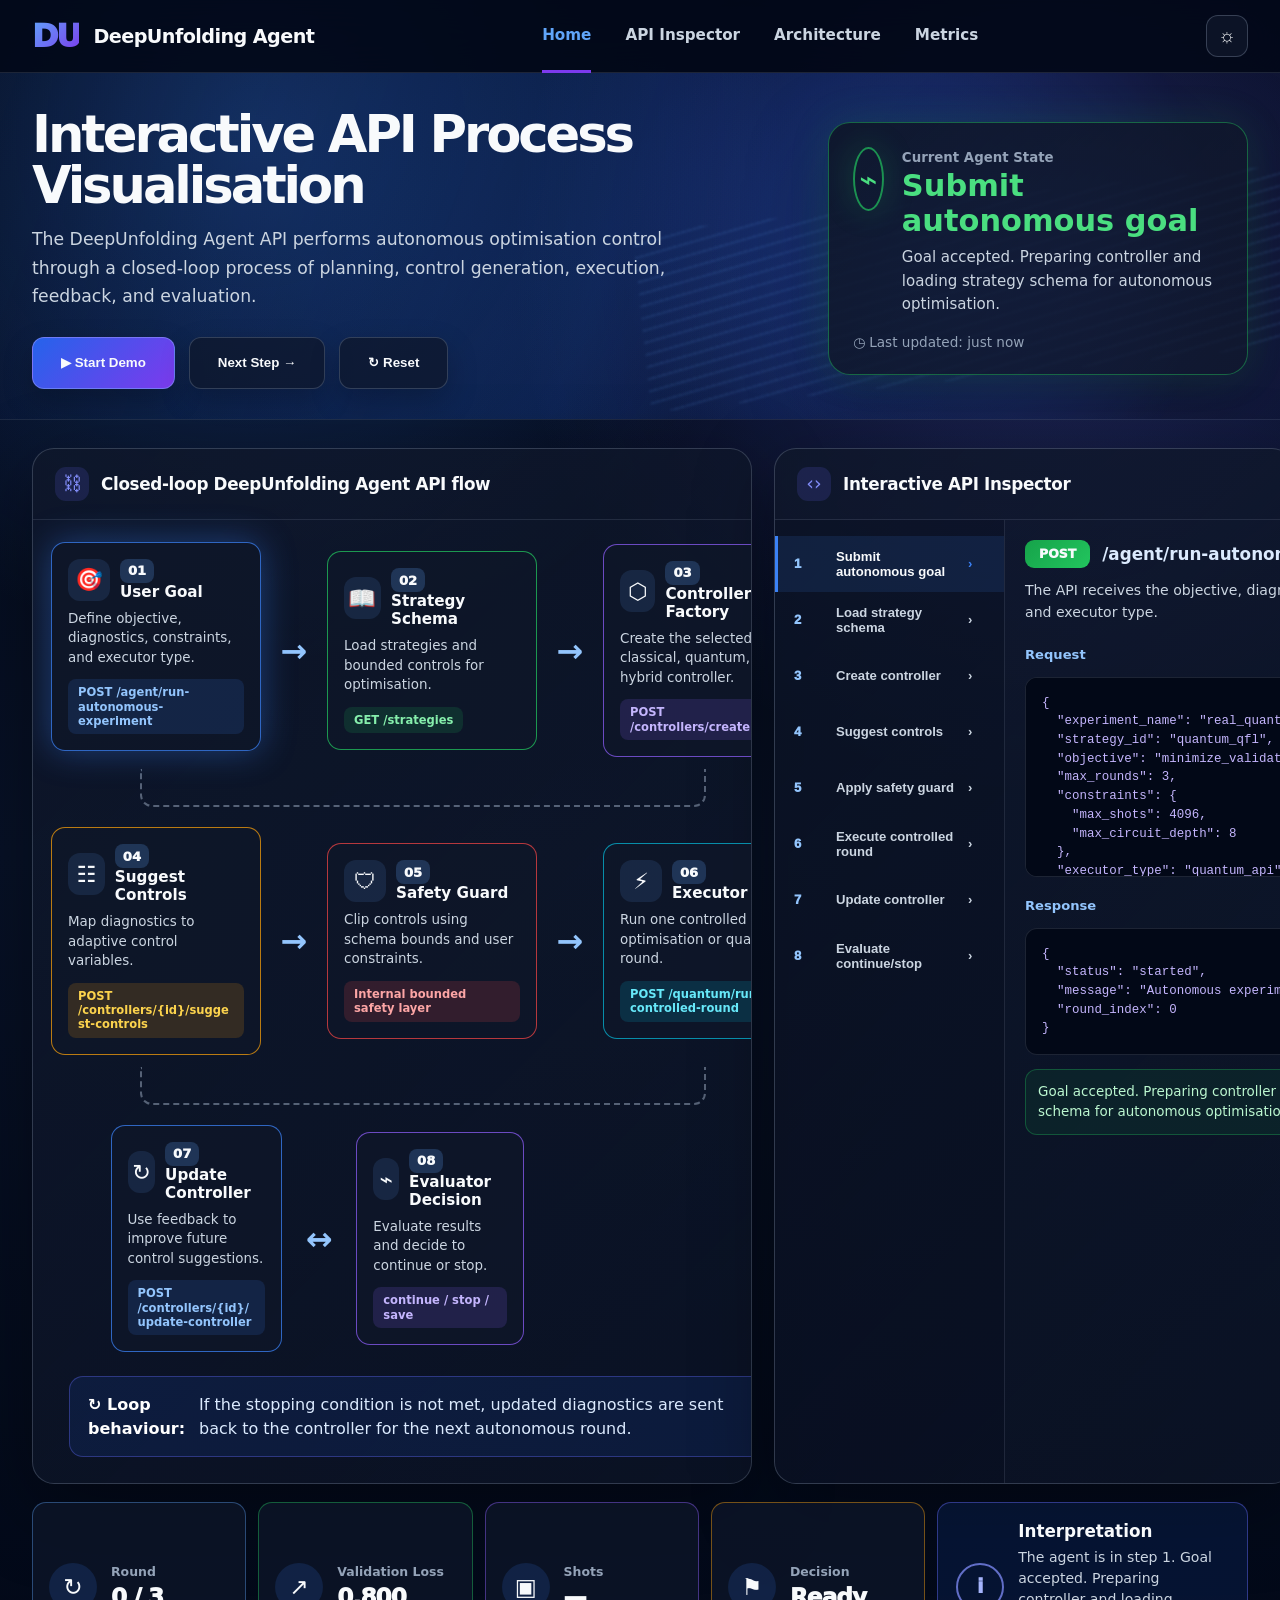
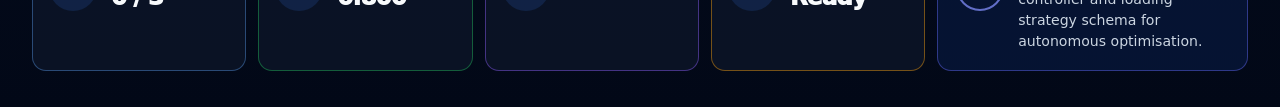
==== demo.html @ 0a739669 "Refactor CSS grid and panel styles in demo.html" ====
<!DOCTYPE html>
<html lang="en">
<head>
  <meta charset="UTF-8" />
  <meta name="viewport" content="width=device-width, initial-scale=1.0" />
  <title>DeepUnfolding Agent | Interactive API Demo</title>

  <style>
    :root {
      --bg: #020817;
      --panel: rgba(15, 23, 42, 0.82);
      --panel-2: rgba(15, 23, 42, 0.62);
      --border: rgba(148, 163, 184, 0.28);
      --text: #f8fafc;
      --muted: #cbd5e1;
      --muted-2: #94a3b8;
      --blue: #3b82f6;
      --indigo: #6366f1;
      --purple: #8b5cf6;
      --green: #22c55e;
      --cyan: #06b6d4;
      --amber: #f59e0b;
      --red: #ef4444;
      --shadow: 0 24px 80px rgba(0, 0, 0, 0.35);
      --radius: 22px;
    }

    * {
      box-sizing: border-box;
    }

    html {
      scroll-behavior: smooth;
    }

    body {
      margin: 0;
      font-family: Inter, ui-sans-serif, system-ui, -apple-system, BlinkMacSystemFont, "Segoe UI", sans-serif;
      color: var(--text);
      background:
        radial-gradient(circle at 20% 8%, rgba(59, 130, 246, 0.28), transparent 28%),
        radial-gradient(circle at 82% 15%, rgba(99, 102, 241, 0.28), transparent 30%),
        linear-gradient(180deg, #020817 0%, #071126 50%, #020817 100%);
      min-height: 100vh;
    }

    a {
      color: inherit;
      text-decoration: none;
    }

    .container {
      width: min(1440px, calc(100% - 64px));
      margin: 0 auto;
    }

    .site-header {
      position: sticky;
      top: 0;
      z-index: 50;
      border-bottom: 1px solid rgba(148, 163, 184, 0.18);
      background: rgba(2, 8, 23, 0.86);
      backdrop-filter: blur(18px);
    }

    .nav {
      height: 72px;
      display: flex;
      align-items: center;
      justify-content: space-between;
    }

    .brand {
      display: flex;
      align-items: center;
      gap: 14px;
      font-weight: 900;
      letter-spacing: -0.03em;
      font-size: 1.2rem;
    }

    .brand-mark {
      font-size: 2rem;
      font-weight: 1000;
      letter-spacing: -0.08em;
      background: linear-gradient(135deg, #60a5fa, #7c3aed);
      -webkit-background-clip: text;
      color: transparent;
    }

    .nav-links {
      display: flex;
      align-items: center;
      gap: 34px;
      color: var(--muted);
      font-weight: 700;
      font-size: 0.95rem;
    }

    .nav-links a {
      padding: 26px 0;
      border-bottom: 3px solid transparent;
    }

    .nav-links a.active {
      color: #60a5fa;
      border-bottom-color: #7c3aed;
    }

    .theme-button {
      width: 42px;
      height: 42px;
      border-radius: 12px;
      border: 1px solid rgba(148, 163, 184, 0.32);
      background: rgba(15, 23, 42, 0.82);
      color: var(--text);
      display: grid;
      place-items: center;
      font-size: 1.2rem;
    }

    .hero {
      position: relative;
      overflow: hidden;
      border-bottom: 1px solid rgba(148, 163, 184, 0.14);
    }

    .hero::before {
      content: "";
      position: absolute;
      inset: 0;
      background:
        linear-gradient(110deg, transparent 0%, rgba(37, 99, 235, 0.22) 48%, transparent 76%),
        radial-gradient(circle at 72% 50%, rgba(37, 99, 235, 0.36), transparent 32%);
      opacity: 0.9;
      pointer-events: none;
    }

    .hero::after {
      content: "";
      position: absolute;
      right: -8%;
      top: 35%;
      width: 58%;
      height: 180px;
      background:
        repeating-linear-gradient(
          170deg,
          rgba(96, 165, 250, 0.18),
          rgba(96, 165, 250, 0.18) 1px,
          transparent 2px,
          transparent 12px
        );
      filter: blur(1px);
      transform: rotate(-6deg);
      pointer-events: none;
    }

    .hero-inner {
      position: relative;
      z-index: 2;
      min-height: 230px;
      display: grid;
      grid-template-columns: 1.45fr 1fr;
      gap: 40px;
      align-items: center;
      padding: 36px 0 30px;
    }

    .hero h1 {
      font-size: clamp(2.2rem, 4vw, 3.4rem);
      line-height: 1;
      margin: 0 0 14px;
      letter-spacing: -0.06em;
    }

    .hero p {
      color: var(--muted);
      font-size: 1.08rem;
      line-height: 1.65;
      max-width: 760px;
      margin: 0 0 26px;
    }

    .hero-actions {
      display: flex;
      flex-wrap: wrap;
      gap: 14px;
    }

    .btn {
      height: 52px;
      border-radius: 12px;
      border: 1px solid rgba(148, 163, 184, 0.28);
      padding: 0 28px;
      display: inline-flex;
      align-items: center;
      justify-content: center;
      gap: 12px;
      color: var(--text);
      background: rgba(15, 23, 42, 0.72);
      font-weight: 900;
      cursor: pointer;
      box-shadow: 0 12px 30px rgba(0, 0, 0, 0.22);
      transition: transform 0.18s ease, border-color 0.18s ease, background 0.18s ease;
    }

    .btn:hover {
      transform: translateY(-2px);
      border-color: rgba(96, 165, 250, 0.8);
    }

    .btn-primary {
      background: linear-gradient(135deg, #2563eb, #7c3aed);
      border-color: rgba(129, 140, 248, 0.7);
    }

    .state-card {
      justify-self: end;
      width: min(420px, 100%);
      padding: 24px;
      border-radius: 22px;
      border: 1px solid rgba(34, 197, 94, 0.45);
      background: linear-gradient(135deg, rgba(15, 23, 42, 0.92), rgba(15, 23, 42, 0.72));
      box-shadow: 0 0 40px rgba(34, 197, 94, 0.14), var(--shadow);
    }

    .state-row {
      display: flex;
      gap: 18px;
      align-items: flex-start;
    }

    .pulse-icon {
      width: 64px;
      height: 64px;
      border-radius: 50%;
      border: 2px solid rgba(34, 197, 94, 0.7);
      display: grid;
      place-items: center;
      color: #4ade80;
      font-size: 1.9rem;
      box-shadow: 0 0 32px rgba(34, 197, 94, 0.22);
    }

    .state-card small {
      color: var(--muted-2);
      font-weight: 800;
    }

    .state-card h2 {
      margin: 2px 0 8px;
      font-size: 1.9rem;
      color: #4ade80;
    }

    .state-card p {
      margin: 0;
      font-size: 0.94rem;
      line-height: 1.55;
    }

    .state-time {
      margin-top: 18px;
      display: flex;
      align-items: center;
      gap: 8px;
      color: var(--muted-2);
      font-size: 0.85rem;
    }

    .dashboard {
      padding: 28px 0 36px;
    }

    .dashboard-grid {
  display: grid;
  grid-template-columns: minmax(720px, 1.15fr) minmax(520px, 1fr);
  gap: 22px;
  align-items: stretch;
}

    .panel {
  border: 1px solid var(--border);
  border-radius: var(--radius);
  background: linear-gradient(135deg, rgba(15, 23, 42, 0.82), rgba(15, 23, 42, 0.58));
  box-shadow: var(--shadow);
  overflow: hidden;
}

#architecture.panel {
  overflow-x: auto;
}

    .panel-header {
      padding: 18px 22px;
      border-bottom: 1px solid rgba(148, 163, 184, 0.16);
      display: flex;
      align-items: center;
      gap: 12px;
    }

    .panel-icon {
      width: 34px;
      height: 34px;
      border-radius: 11px;
      display: grid;
      place-items: center;
      background: rgba(99, 102, 241, 0.16);
      color: #818cf8;
      font-size: 1.2rem;
    }

    .panel-header h2 {
      margin: 0;
      font-size: 1.05rem;
      letter-spacing: -0.02em;
    }

    .flow-area {
  padding: 24px 18px 26px;
  min-width: 780px;
}

    .flow-row {
  display: grid;
  grid-template-columns: minmax(210px, 1fr) 34px minmax(210px, 1fr) 34px minmax(210px, 1fr);
  gap: 16px;
  align-items: center;
  margin-bottom: 24px;
}
    .flow-row.last {
      grid-template-columns: 1fr 42px 1fr 42px 1fr;
      max-width: 82%;
      margin-left: 8%;
    }

    .flow-node {
  width: 100%;
  min-height: 142px;
  border: 1px solid rgba(96, 165, 250, 0.42);
  border-radius: 14px;
  padding: 16px;
  background: rgba(15, 23, 42, 0.76);
  transition: 0.2s ease;
  position: relative;
}

    .flow-node.active {
      transform: translateY(-4px);
      box-shadow: 0 0 30px rgba(96, 165, 250, 0.25);
    }

    .flow-node.complete {
      opacity: 0.82;
    }

    .flow-node.blue { border-color: rgba(59, 130, 246, 0.75); }
    .flow-node.green { border-color: rgba(34, 197, 94, 0.75); }
    .flow-node.purple { border-color: rgba(139, 92, 246, 0.75); }
    .flow-node.amber { border-color: rgba(245, 158, 11, 0.75); }
    .flow-node.red { border-color: rgba(239, 68, 68, 0.75); }
    .flow-node.cyan { border-color: rgba(6, 182, 212, 0.75); }

    .flow-node.active.blue { box-shadow: 0 0 34px rgba(59, 130, 246, 0.38); }
    .flow-node.active.green { box-shadow: 0 0 34px rgba(34, 197, 94, 0.35); }
    .flow-node.active.purple { box-shadow: 0 0 34px rgba(139, 92, 246, 0.35); }
    .flow-node.active.amber { box-shadow: 0 0 34px rgba(245, 158, 11, 0.35); }
    .flow-node.active.red { box-shadow: 0 0 34px rgba(239, 68, 68, 0.35); }
    .flow-node.active.cyan { box-shadow: 0 0 34px rgba(6, 182, 212, 0.35); }

    .node-top {
      display: flex;
      align-items: center;
      gap: 10px;
      margin-bottom: 8px;
    }

    .node-emoji {
      width: 42px;
      height: 42px;
      border-radius: 12px;
      display: grid;
      place-items: center;
      background: rgba(96, 165, 250, 0.12);
      font-size: 1.4rem;
    }

    .node-number {
      display: inline-flex;
      align-items: center;
      justify-content: center;
      height: 24px;
      min-width: 32px;
      padding: 0 8px;
      border-radius: 8px;
      background: rgba(96, 165, 250, 0.22);
      font-size: 0.82rem;
      font-weight: 1000;
    }

    .flow-node h3 {
      margin: 0;
      font-size: 0.95rem;
    }

    .flow-node p {
      margin: 8px 0 12px;
      color: var(--muted);
      font-size: 0.84rem;
      line-height: 1.45;
    }

    .tag {
  display: inline-flex;
  max-width: 100%;
  border-radius: 8px;
  padding: 6px 10px;
  background: rgba(59, 130, 246, 0.14);
  color: #93c5fd;
  font-size: 0.72rem;
  font-weight: 900;
  white-space: normal;
  word-break: break-word;
  line-height: 1.25;
}

    .tag.green { background: rgba(34, 197, 94, 0.14); color: #86efac; }
    .tag.purple { background: rgba(139, 92, 246, 0.16); color: #c4b5fd; }
    .tag.amber { background: rgba(245, 158, 11, 0.16); color: #fcd34d; }
    .tag.red { background: rgba(239, 68, 68, 0.16); color: #fca5a5; }
    .tag.cyan { background: rgba(6, 182, 212, 0.16); color: #67e8f9; }

    .arrow {
      text-align: center;
      color: #93c5fd;
      font-size: 2rem;
      font-weight: 900;
    }

    .loop-line {
      height: 38px;
      margin: -12px auto 20px;
      width: 76%;
      border-left: 2px dashed rgba(148, 163, 184, 0.55);
      border-bottom: 2px dashed rgba(148, 163, 184, 0.55);
      border-right: 2px dashed rgba(148, 163, 184, 0.55);
      border-radius: 0 0 12px 12px;
    }

    .loop-note {
      display: flex;
      gap: 14px;
      align-items: center;
      margin: 8px 18px 0;
      padding: 16px 18px;
      border: 1px solid rgba(99, 102, 241, 0.38);
      background: rgba(37, 99, 235, 0.12);
      border-radius: 14px;
      color: #dbeafe;
      line-height: 1.45;
    }

    .loop-note strong {
      color: #ffffff;
    }

    .inspector {
      display: grid;
      grid-template-columns: 230px 1fr;
      min-height: 100%;
    }

    .step-list {
      border-right: 1px solid rgba(148, 163, 184, 0.16);
      padding: 16px 0;
      background: rgba(2, 8, 23, 0.2);
    }

    .step-button {
      width: 100%;
      min-height: 56px;
      display: grid;
      grid-template-columns: 34px 1fr 20px;
      align-items: center;
      gap: 8px;
      border: 0;
      border-left: 3px solid transparent;
      background: transparent;
      color: var(--muted);
      text-align: left;
      padding: 0 16px;
      cursor: pointer;
      font-weight: 800;
      font-size: 0.82rem;
    }

    .step-button:hover,
    .step-button.active {
      color: var(--text);
      background: rgba(59, 130, 246, 0.12);
      border-left-color: var(--blue);
    }

    .step-button .idx {
      color: #93c5fd;
      font-weight: 1000;
    }

    .step-button.active .chev {
      color: var(--blue);
    }

    .inspect-content {
      padding: 20px;
    }

    .endpoint-line {
      display: flex;
      align-items: center;
      gap: 12px;
      margin-bottom: 12px;
      flex-wrap: wrap;
    }

    .method {
      display: inline-flex;
      align-items: center;
      justify-content: center;
      height: 28px;
      padding: 0 14px;
      border-radius: 9px;
      background: linear-gradient(135deg, #16a34a, #22c55e);
      font-size: 0.78rem;
      font-weight: 1000;
    }

    .endpoint {
      font-size: 1.05rem;
      font-weight: 900;
      color: #dbeafe;
    }

    .inspect-content p {
      color: var(--muted);
      font-size: 0.88rem;
      line-height: 1.55;
      margin: 0 0 16px;
    }

    .json-title {
      display: flex;
      justify-content: space-between;
      align-items: center;
      color: #93c5fd;
      font-weight: 900;
      font-size: 0.82rem;
      margin: 14px 0 8px;
    }

    .copy-btn {
      border: 1px solid rgba(148, 163, 184, 0.3);
      background: rgba(15, 23, 42, 0.7);
      color: var(--muted);
      border-radius: 8px;
      padding: 6px 10px;
      cursor: pointer;
      font-weight: 800;
    }

    pre {
      margin: 0;
      max-height: 200px;
      overflow: auto;
      padding: 16px;
      background: #020817;
      border: 1px solid rgba(148, 163, 184, 0.18);
      border-radius: 12px;
      color: #c4b5fd;
      font-size: 0.78rem;
      line-height: 1.5;
    }

    .agent-box {
      margin-top: 14px;
      border: 1px solid rgba(34, 197, 94, 0.32);
      background: rgba(22, 163, 74, 0.1);
      color: #bbf7d0;
      border-radius: 12px;
      padding: 12px;
      font-size: 0.84rem;
      line-height: 1.5;
    }

    .metric-row {
      display: grid;
      grid-template-columns: repeat(4, 1fr) 1.45fr;
      gap: 12px;
      margin-top: 18px;
    }

    .metric {
      min-height: 92px;
      display: flex;
      gap: 14px;
      align-items: center;
      padding: 16px;
      border: 1px solid rgba(96, 165, 250, 0.38);
      border-radius: 14px;
      background: rgba(15, 23, 42, 0.72);
    }

    .metric.green { border-color: rgba(34, 197, 94, 0.42); }
    .metric.purple { border-color: rgba(139, 92, 246, 0.45); }
    .metric.amber { border-color: rgba(245, 158, 11, 0.45); }

    .metric-icon {
      width: 48px;
      height: 48px;
      border-radius: 50%;
      display: grid;
      place-items: center;
      background: rgba(59, 130, 246, 0.15);
      font-size: 1.45rem;
    }

    .metric-label {
      color: var(--muted-2);
      font-size: 0.78rem;
      font-weight: 800;
    }

    .metric-value {
      display: block;
      margin-top: 4px;
      font-size: 1.45rem;
      font-weight: 1000;
      letter-spacing: -0.04em;
    }

    .interpretation {
      min-height: 92px;
      padding: 18px;
      border: 1px solid rgba(99, 102, 241, 0.45);
      border-radius: 14px;
      background: rgba(37, 99, 235, 0.12);
      display: flex;
      gap: 14px;
      align-items: center;
    }

    .interpretation-icon {
      width: 48px;
      height: 48px;
      flex: 0 0 auto;
      border-radius: 50%;
      display: grid;
      place-items: center;
      border: 2px solid rgba(129, 140, 248, 0.75);
      color: #a5b4fc;
      font-weight: 1000;
      font-size: 1.2rem;
    }

    .interpretation h3 {
      margin: 0 0 6px;
      font-size: 1.05rem;
    }

    .interpretation p {
      margin: 0;
      color: var(--muted);
      font-size: 0.88rem;
      line-height: 1.5;
    }

    @media (max-width: 1180px) {
      .dashboard-grid,
      .hero-inner,
      .metric-row {
        grid-template-columns: 1fr;
      }

      .state-card {
        justify-self: stretch;
      }

      .inspector {
        grid-template-columns: 1fr;
      }

      .step-list {
        border-right: 0;
        border-bottom: 1px solid rgba(148, 163, 184, 0.16);
      }
    }

    @media (max-width: 780px) {
      .container {
        width: min(100% - 28px, 1440px);
      }

      .nav {
        height: auto;
        padding: 16px 0;
        align-items: flex-start;
      }

      .nav-links {
        display: none;
      }

      .flow-row,
      .flow-row.last {
  grid-template-columns: minmax(260px, 1fr) 42px minmax(260px, 1fr);
  max-width: 82%;
  margin-left: 9%;
}

      .arrow {
        transform: rotate(90deg);
      }

      .loop-line {
        display: none;
      }

      .hero-actions {
        flex-direction: column;
      }

      .btn {
        width: 100%;
      }
    }
  </style>
</head>

<body>
  <header class="site-header">
    <div class="container nav">
      <a class="brand" href="index.html">
        <span class="brand-mark">DU</span>
        <span>DeepUnfolding Agent</span>
      </a>

      <nav class="nav-links" aria-label="Main navigation">
        <a class="active" href="index.html">Home</a>
        <a href="#api-inspector">API Inspector</a>
        <a href="#architecture">Architecture</a>
        <a href="#metrics">Metrics</a>
      </nav>

      <button class="theme-button" type="button" aria-label="Theme visual button">☼</button>
    </div>
  </header>

  <main>
    <section class="hero">
      <div class="container hero-inner">
        <div>
          <h1>Interactive API Process Visualisation</h1>
          <p>
            The DeepUnfolding Agent API performs autonomous optimisation control
            through a closed-loop process of planning, control generation,
            execution, feedback, and evaluation.
          </p>

          <div class="hero-actions">
            <button class="btn btn-primary" id="startDemo" type="button">▶ Start Demo</button>
            <button class="btn" id="nextStep" type="button">Next Step →</button>
            <button class="btn" id="resetDemo" type="button">↻ Reset</button>
          </div>
        </div>

        <aside class="state-card">
          <div class="state-row">
            <div class="pulse-icon">⌁</div>
            <div>
              <small>Current Agent State</small>
              <h2 id="currentStepTitle">Ready</h2>
              <p id="currentStepDescription">
                The agent is initialised and ready to begin the autonomous optimisation loop.
              </p>
            </div>
          </div>
          <div class="state-time">◷ Last updated: just now</div>
        </aside>
      </div>
    </section>

    <section class="dashboard">
      <div class="container">
        <div class="dashboard-grid">
          <section id="architecture" class="panel">
            <div class="panel-header">
              <div class="panel-icon">⛓</div>
              <h2>Closed-loop DeepUnfolding Agent API flow</h2>
            </div>

            <div class="flow-area">
              <div class="flow-row">
                <article class="flow-node blue" data-step="0">
                  <div class="node-top">
                    <div class="node-emoji">🎯</div>
                    <div>
                      <div class="node-number">01</div>
                      <h3>User Goal</h3>
                    </div>
                  </div>
                  <p>Define objective, diagnostics, constraints, and executor type.</p>
                  <span class="tag">POST /agent/run-autonomous-experiment</span>
                </article>

                <div class="arrow">→</div>

                <article class="flow-node green" data-step="1">
                  <div class="node-top">
                    <div class="node-emoji">📖</div>
                    <div>
                      <div class="node-number">02</div>
                      <h3>Strategy Schema</h3>
                    </div>
                  </div>
                  <p>Load strategies and bounded controls for optimisation.</p>
                  <span class="tag green">GET /strategies</span>
                </article>

                <div class="arrow">→</div>

                <article class="flow-node purple" data-step="2">
                  <div class="node-top">
                    <div class="node-emoji">⬡</div>
                    <div>
                      <div class="node-number">03</div>
                      <h3>Controller Factory</h3>
                    </div>
                  </div>
                  <p>Create the selected classical, quantum, or hybrid controller.</p>
                  <span class="tag purple">POST /controllers/create</span>
                </article>
              </div>

              <div class="loop-line"></div>

              <div class="flow-row">
                <article class="flow-node amber" data-step="3">
                  <div class="node-top">
                    <div class="node-emoji">☷</div>
                    <div>
                      <div class="node-number">04</div>
                      <h3>Suggest Controls</h3>
                    </div>
                  </div>
                  <p>Map diagnostics to adaptive control variables.</p>
                  <span class="tag amber">POST /controllers/{id}/suggest-controls</span>
                </article>

                <div class="arrow">→</div>

                <article class="flow-node red" data-step="4">
                  <div class="node-top">
                    <div class="node-emoji">🛡</div>
                    <div>
                      <div class="node-number">05</div>
                      <h3>Safety Guard</h3>
                    </div>
                  </div>
                  <p>Clip controls using schema bounds and user constraints.</p>
                  <span class="tag red">Internal bounded safety layer</span>
                </article>

                <div class="arrow">→</div>

                <article class="flow-node cyan" data-step="5">
                  <div class="node-top">
                    <div class="node-emoji">⚡</div>
                    <div>
                      <div class="node-number">06</div>
                      <h3>Executor</h3>
                    </div>
                  </div>
                  <p>Run one controlled optimisation or quantum round.</p>
                  <span class="tag cyan">POST /quantum/run-controlled-round</span>
                </article>
              </div>

              <div class="loop-line"></div>

              <div class="flow-row last">
                <article class="flow-node blue" data-step="6">
                  <div class="node-top">
                    <div class="node-emoji">↻</div>
                    <div>
                      <div class="node-number">07</div>
                      <h3>Update Controller</h3>
                    </div>
                  </div>
                  <p>Use feedback to improve future control suggestions.</p>
                  <span class="tag">POST /controllers/{id}/update-controller</span>
                </article>

                <div class="arrow">↔</div>

                <article class="flow-node purple" data-step="7">
                  <div class="node-top">
                    <div class="node-emoji">⌁</div>
                    <div>
                      <div class="node-number">08</div>
                      <h3>Evaluator Decision</h3>
                    </div>
                  </div>
                  <p>Evaluate results and decide to continue or stop.</p>
                  <span class="tag purple">continue / stop / save</span>
                </article>
              </div>

              <div class="loop-note">
                <strong>↻ Loop behaviour:</strong>
                If the stopping condition is not met, updated diagnostics are sent back
                to the controller for the next autonomous round.
              </div>
            </div>
          </section>

          <section id="api-inspector" class="panel">
            <div class="panel-header">
              <div class="panel-icon">‹›</div>
              <h2>Interactive API Inspector</h2>
            </div>

            <div class="inspector">
              <div class="step-list" id="stepList"></div>

              <div class="inspect-content">
                <div class="endpoint-line">
                  <span class="method" id="methodLabel">POST</span>
                  <span class="endpoint" id="endpointLabel">/agent/run-autonomous-experiment</span>
                </div>

                <p id="inspectorExplanation">
                  Submit the autonomous optimisation goal and initialise the closed-loop agent.
                </p>

                <div class="json-title">
                  <span>Request</span>
                  <button class="copy-btn" type="button" data-copy="requestJson">Copy</button>
                </div>
                <pre><code id="requestJson"></code></pre>

                <div class="json-title">
                  <span>Response</span>
                  <button class="copy-btn" type="button" data-copy="responseJson">Copy</button>
                </div>
                <pre><code id="responseJson"></code></pre>

                <div class="agent-box" id="agentInterpretation">
                  Goal accepted. Preparing controller and loading strategy schema for autonomous optimisation.
                </div>
              </div>
            </div>
          </section>
        </div>

        <section id="metrics" class="metric-row">
          <article class="metric">
            <div class="metric-icon">↻</div>
            <div>
              <div class="metric-label">Round</div>
              <strong class="metric-value" id="metricRound">0 / 3</strong>
            </div>
          </article>

          <article class="metric green">
            <div class="metric-icon">↗</div>
            <div>
              <div class="metric-label">Validation Loss</div>
              <strong class="metric-value" id="metricLoss">0.800</strong>
            </div>
          </article>

          <article class="metric purple">
            <div class="metric-icon">▣</div>
            <div>
              <div class="metric-label">Shots</div>
              <strong class="metric-value" id="metricShots">—</strong>
            </div>
          </article>

          <article class="metric amber">
            <div class="metric-icon">⚑</div>
            <div>
              <div class="metric-label">Decision</div>
              <strong class="metric-value" id="metricDecision">Ready</strong>
            </div>
          </article>

          <article class="interpretation">
            <div class="interpretation-icon">i</div>
            <div>
              <h3>Interpretation</h3>
              <p id="metricInterpretation">
                This visualisation demonstrates the agentic control loop of the
                DeepUnfolding Agent. In production mode, real deep-unfolded
                controllers and real executors can be used.
              </p>
            </div>
          </article>
        </section>
      </div>
    </section>
  </main>

  <script>
    const steps = [
      {
        title: "Submit autonomous goal",
        method: "POST",
        endpoint: "/agent/run-autonomous-experiment",
        explanation: "The API receives the objective, diagnostics, constraints, and executor type.",
        request: {
          experiment_name: "real_quantum_autonomous_demo",
          strategy_id: "quantum_qfl",
          objective: "minimize_validation_loss",
          max_rounds: 3,
          constraints: {
            max_shots: 4096,
            max_circuit_depth: 8
          },
          executor_type: "quantum_api"
        },
        response: {
          status: "started",
          message: "Autonomous experiment initialised",
          round_index: 0
        },
        agent: "Goal accepted. Preparing controller and loading strategy schema for autonomous optimisation.",
        round: "0 / 3",
        loss: "0.800",
        shots: "—",
        decision: "Ready"
      },
      {
        title: "Load strategy schema",
        method: "GET",
        endpoint: "/strategies",
        explanation: "The agent loads required diagnostics and the bounded control schema.",
        request: {
          strategy_id: "quantum_qfl"
        },
        response: {
          state_variables: [
            "previous_loss",
            "quantum_gradient_norm",
            "parameter_shift_variance",
            "shot_noise",
            "circuit_depth",
            "round_index"
          ],
          control_variables: {
            theta_learning_rate: [0.00001, 0.1],
            shots: [128, 8192],
            circuit_depth: [1, 12]
          }
        },
        agent: "Schema loaded. The safety guard now knows the valid control bounds.",
        round: "0 / 3",
        loss: "0.800",
        shots: "—",
        decision: "Schema ready"
      },
      {
        title: "Create controller",
        method: "POST",
        endpoint: "/controllers/create",
        explanation: "The controller factory creates the selected quantum deep-unfolded controller.",
        request: {
          strategy_id: "quantum_qfl",
          controller_family: "quantum",
          backend: "torch"
        },
        response: {
          controller_id: "ctrl_8f3a9c1e",
          controller_type: "TorchDeepUnfoldedController",
          backend: "torch"
        },
        agent: "A real controller instance is available for closed-loop control generation.",
        round: "0 / 3",
        loss: "0.800",
        shots: "—",
        decision: "Controller ready"
      },
      {
        title: "Suggest controls",
        method: "POST",
        endpoint: "/controllers/{id}/suggest-controls",
        explanation: "The controller maps current diagnostics to adaptive control variables.",
        request: {
          controller_id: "ctrl_8f3a9c1e",
          diagnostics: {
            previous_loss: 0.800,
            quantum_gradient_norm: 0.400,
            shot_noise: 0.050,
            circuit_depth: 2,
            round_index: 0
          }
        },
        response: {
          theta_learning_rate: 0.03689,
          shots: 3223,
          circuit_depth: 8,
          entanglement_depth: 3,
          measurement_reuse: 0.41067
        },
        agent: "The controller proposed adaptive controls for the next optimisation round.",
        round: "1 / 3",
        loss: "0.800",
        shots: "3223",
        decision: "Controls"
      },
      {
        title: "Apply safety guard",
        method: "INTERNAL",
        endpoint: "Safety Guard",
        explanation: "The agent clips proposed controls using schema bounds and user constraints.",
        request: {
          proposed_controls: {
            theta_learning_rate: 0.04048,
            shots: 4267,
            circuit_depth: 8
          },
          safety_constraints: {
            max_shots: 4096,
            max_circuit_depth: 8
          }
        },
        response: {
          safe_controls: {
            theta_learning_rate: 0.04048,
            shots: 4096,
            circuit_depth: 8
          },
          clipped: ["shots"]
        },
        agent: "The safety layer clipped shots to the user-defined maximum before execution.",
        round: "1 / 3",
        loss: "0.800",
        shots: "4096",
        decision: "Safe"
      },
      {
        title: "Execute controlled round",
        method: "POST",
        endpoint: "/quantum/run-controlled-round",
        explanation: "The executor applies the bounded controls and returns feedback metrics.",
        request: {
          controller_id: "ctrl_8f3a9c1e",
          controls: {
            theta_learning_rate: 0.04048,
            shots: 4096,
            circuit_depth: 8
          },
          parameters: [0.1, -0.2, 0.05],
          features: [0.4, 0.7, 0.2]
        },
        response: {
          train_loss: 0.636,
          validation_loss: 0.649,
          reward: 0.052,
          executor: "quantum_api_executor"
        },
        agent: "Execution feedback returned validation loss, reward, and next diagnostics.",
        round: "2 / 3",
        loss: "0.649",
        shots: "4096",
        decision: "Feedback"
      },
      {
        title: "Update controller",
        method: "POST",
        endpoint: "/controllers/{id}/update-controller",
        explanation: "The controller is updated using feedback from the controlled round.",
        request: {
          controller_id: "ctrl_8f3a9c1e",
          feedback: {
            validation_loss: 0.649,
            reward: 0.052
          }
        },
        response: {
          status: "updated",
          controller_id: "ctrl_8f3a9c1e"
        },
        agent: "The controller has learned from the previous round feedback.",
        round: "3 / 3",
        loss: "0.649",
        shots: "4096",
        decision: "Updated"
      },
      {
        title: "Evaluate continue/stop",
        method: "DECISION",
        endpoint: "Evaluator",
        explanation: "The evaluator checks the stopping rule and decides the next action.",
        request: {
          current_validation_loss: 0.649,
          target_validation_loss: 0.400,
          max_rounds: 3,
          current_round: 3
        },
        response: {
          status: "completed",
          final_decision: "max_rounds_reached",
          best_round: 2,
          best_validation_loss: 0.649
        },
        agent: "Maximum rounds reached. The best result is saved in the run summary.",
        round: "3 / 3",
        loss: "0.649",
        shots: "4096",
        decision: "Continue"
      }
    ];

    let currentStep = 0;
    let timer = null;

    const stepList = document.getElementById("stepList");
    const flowNodes = document.querySelectorAll("[data-step]");

    const currentStepTitle = document.getElementById("currentStepTitle");
    const currentStepDescription = document.getElementById("currentStepDescription");
    const methodLabel = document.getElementById("methodLabel");
    const endpointLabel = document.getElementById("endpointLabel");
    const inspectorExplanation = document.getElementById("inspectorExplanation");
    const requestJson = document.getElementById("requestJson");
    const responseJson = document.getElementById("responseJson");
    const agentInterpretation = document.getElementById("agentInterpretation");

    const metricRound = document.getElementById("metricRound");
    const metricLoss = document.getElementById("metricLoss");
    const metricShots = document.getElementById("metricShots");
    const metricDecision = document.getElementById("metricDecision");
    const metricInterpretation = document.getElementById("metricInterpretation");

    function buildStepList() {
      stepList.innerHTML = "";

      steps.forEach((step, index) => {
        const button = document.createElement("button");
        button.className = "step-button";
        button.type = "button";
        button.innerHTML = `
          <span class="idx">${index + 1}</span>
          <span>${step.title}</span>
          <span class="chev">›</span>
        `;
        button.addEventListener("click", () => {
          stopTimer();
          currentStep = index;
          render();
        });
        stepList.appendChild(button);
      });
    }

    function render() {
      const step = steps[currentStep];

      document.querySelectorAll(".step-button").forEach((button, index) => {
        button.classList.toggle("active", index === currentStep);
      });

      flowNodes.forEach((node) => {
        const nodeStep = Number(node.dataset.step);
        node.classList.remove("active", "complete");

        if (nodeStep === currentStep) {
          node.classList.add("active");
        }

        if (nodeStep < currentStep) {
          node.classList.add("complete");
        }
      });

      currentStepTitle.textContent = step.title;
      currentStepDescription.textContent = step.agent;

      methodLabel.textContent = step.method;
      endpointLabel.textContent = step.endpoint;
      inspectorExplanation.textContent = step.explanation;
      requestJson.textContent = JSON.stringify(step.request, null, 2);
      responseJson.textContent = JSON.stringify(step.response, null, 2);
      agentInterpretation.textContent = step.agent;

      metricRound.textContent = step.round;
      metricLoss.textContent = step.loss;
      metricShots.textContent = step.shots;
      metricDecision.textContent = step.decision;
      metricInterpretation.textContent =
        "The agent is in step " + (currentStep + 1) +
        ". " + step.agent;
    }

    function nextStep() {
      if (currentStep < steps.length - 1) {
        currentStep += 1;
      } else {
        stopTimer();
      }
      render();
    }

    function startDemo() {
      stopTimer();
      currentStep = 0;
      render();

      timer = setInterval(() => {
        if (currentStep >= steps.length - 1) {
          stopTimer();
          return;
        }
        nextStep();
      }, 1800);
    }

    function resetDemo() {
      stopTimer();
      currentStep = 0;
      render();
    }

    function stopTimer() {
      if (timer) {
        clearInterval(timer);
        timer = null;
      }
    }

    document.getElementById("startDemo").addEventListener("click", startDemo);
    document.getElementById("nextStep").addEventListener("click", () => {
      stopTimer();
      nextStep();
    });
    document.getElementById("resetDemo").addEventListener("click", resetDemo);

    document.querySelectorAll(".copy-btn").forEach((button) => {
      button.addEventListener("click", async () => {
        const targetId = button.dataset.copy;
        const text = document.getElementById(targetId).textContent;

        try {
          await navigator.clipboard.writeText(text);
          button.textContent = "Copied";
          setTimeout(() => {
            button.textContent = "Copy";
          }, 1000);
        } catch {
          button.textContent = "Select text";
          setTimeout(() => {
            button.textContent = "Copy";
          }, 1000);
        }
      });
    });

    buildStepList();
    render();
  </script>
</body>
</html>
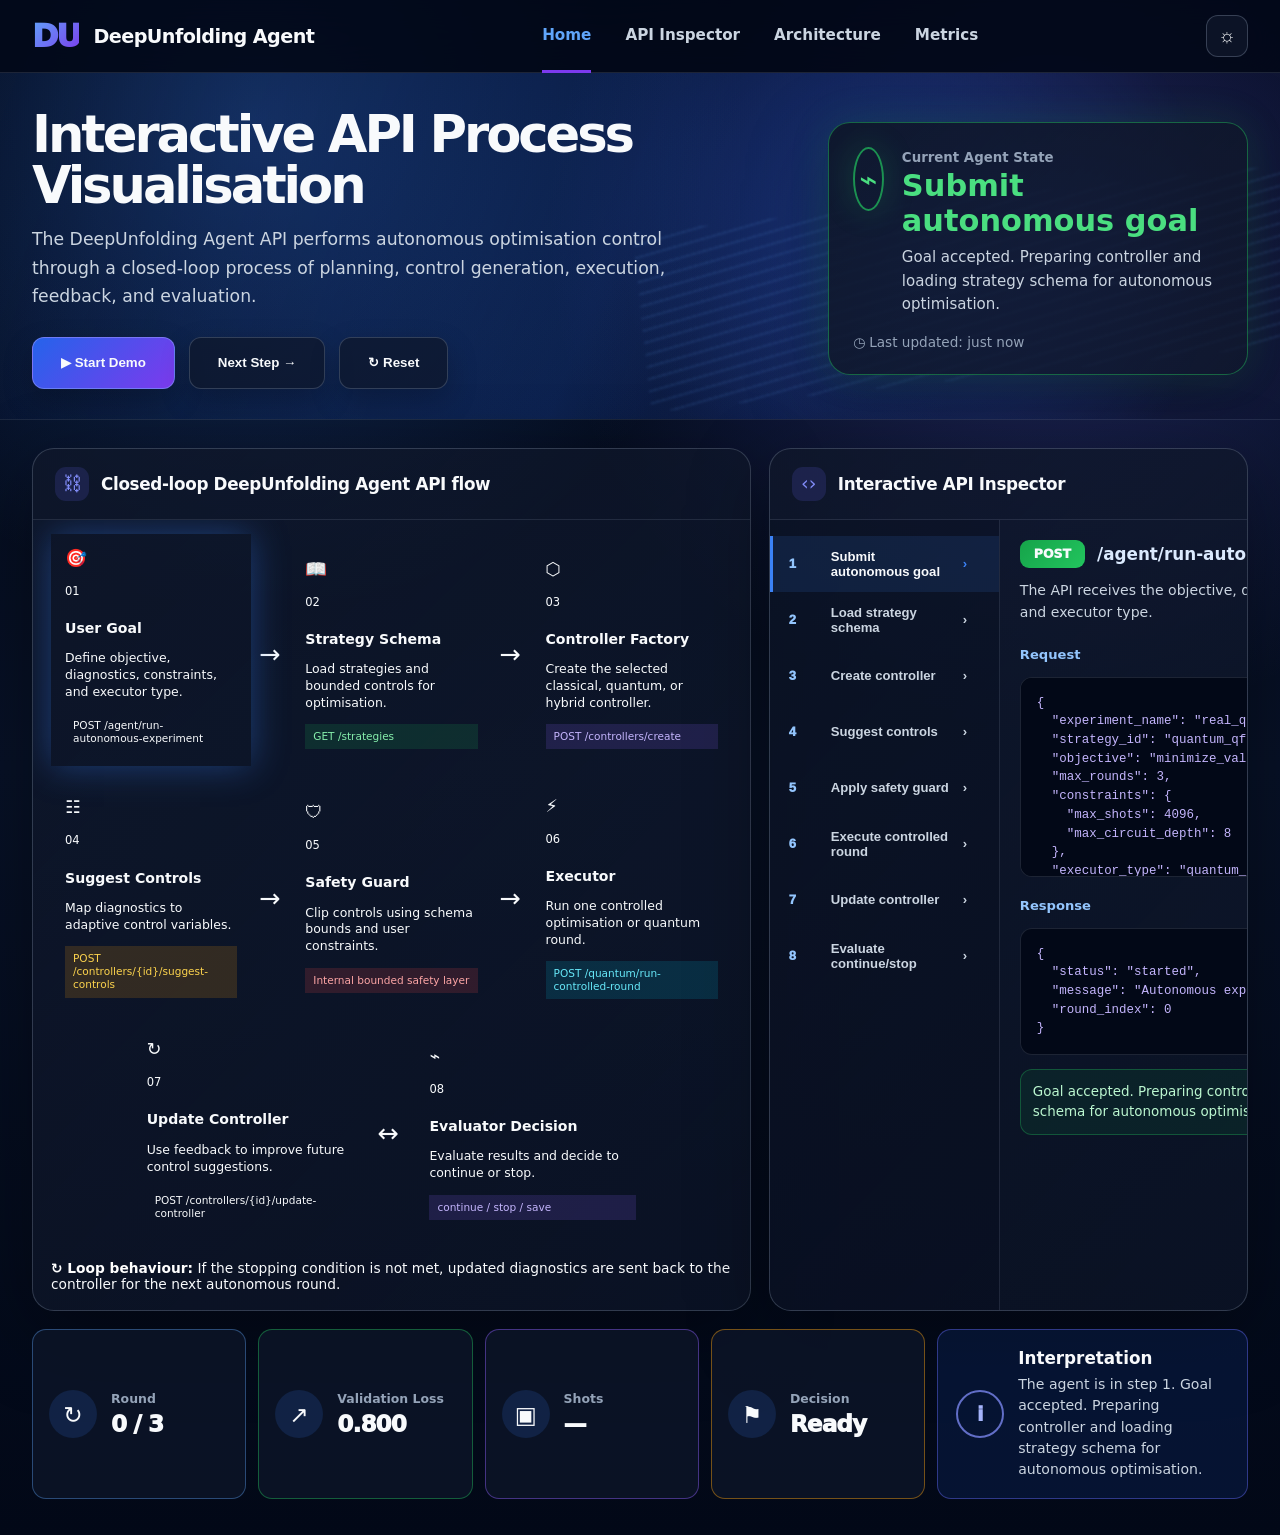
==== commit 90abd4a1: "Refactor styles in demo.html for layout improvements Updated grid layout and adjusted styles for flo" ====
--- a/demo.html
+++ b/demo.html
@@ -275,8 +275,8 @@
 
     .dashboard-grid {
   display: grid;
-  grid-template-columns: minmax(720px, 1.15fr) minmax(520px, 1fr);
-  gap: 22px;
+  grid-template-columns: 1.2fr 0.8fr;
+  gap: 18px;
   align-items: stretch;
 }
 
@@ -289,8 +289,9 @@
 }
 
 #architecture.panel {
-  overflow-x: auto;
-}
+  overflow: hidden;
+}
+
 
     .panel-header {
       padding: 18px 22px;
@@ -317,39 +318,49 @@
       letter-spacing: -0.02em;
     }
 
-    .flow-area {
-  padding: 24px 18px 26px;
-  min-width: 780px;
-}
-
-    .flow-row {
+.flow-area {
+  padding: 18px;
+  min-width: 0;
+  overflow: hidden;
+}
+
+.flow-row {
   display: grid;
-  grid-template-columns: minmax(210px, 1fr) 34px minmax(210px, 1fr) 34px minmax(210px, 1fr);
-  gap: 16px;
+  grid-template-columns: minmax(0, 1fr) 24px minmax(0, 1fr) 24px minmax(0, 1fr);
+  gap: 8px;
   align-items: center;
-  margin-bottom: 24px;
-}
-    .flow-row.last {
-      grid-template-columns: 1fr 42px 1fr 42px 1fr;
-      max-width: 82%;
-      margin-left: 8%;
-    }
-
-    .flow-node {
+  margin-bottom: 20px;
+}
+
+.flow-row.last {
+  display: grid;
+  grid-template-columns: minmax(0, 1fr) 28px minmax(0, 1fr);
+  gap: 10px;
+  max-width: 76%;
+  margin-left: 12%;
+}
+
+.flow-node {
   width: 100%;
+  min-width: 0;
   min-height: 142px;
-  border: 1px solid rgba(96, 165, 250, 0.42);
-  border-radius: 14px;
-  padding: 16px;
-  background: rgba(15, 23, 42, 0.76);
-  transition: 0.2s ease;
-  position: relative;
+  padding: 14px;
+  overflow: hidden;
 }
 
     .flow-node.active {
       transform: translateY(-4px);
       box-shadow: 0 0 30px rgba(96, 165, 250, 0.25);
     }
+    .flow-node h3 {
+  font-size: 0.88rem;
+  line-height: 1.15;
+}
+
+.flow-node p {
+  font-size: 0.78rem;
+  line-height: 1.35;
+}
 
     .flow-node.complete {
       opacity: 0.82;
@@ -370,61 +381,33 @@
     .flow-node.active.cyan { box-shadow: 0 0 34px rgba(6, 182, 212, 0.35); }
 
     .node-top {
-      display: flex;
-      align-items: center;
-      gap: 10px;
-      margin-bottom: 8px;
-    }
-
-    .node-emoji {
-      width: 42px;
-      height: 42px;
-      border-radius: 12px;
-      display: grid;
-      place-items: center;
-      background: rgba(96, 165, 250, 0.12);
-      font-size: 1.4rem;
-    }
-
-    .node-number {
-      display: inline-flex;
-      align-items: center;
-      justify-content: center;
-      height: 24px;
-      min-width: 32px;
-      padding: 0 8px;
-      border-radius: 8px;
-      background: rgba(96, 165, 250, 0.22);
-      font-size: 0.82rem;
-      font-weight: 1000;
-    }
-
-    .flow-node h3 {
-      margin: 0;
-      font-size: 0.95rem;
-    }
-
-    .flow-node p {
-      margin: 8px 0 12px;
-      color: var(--muted);
-      font-size: 0.84rem;
-      line-height: 1.45;
-    }
-
-    .tag {
-  display: inline-flex;
+  gap: 8px;
+}
+
+.node-emoji {
+  width: 36px;
+  height: 36px;
+  font-size: 1.1rem;
+  flex: 0 0 auto;
+}
+
+.node-number {
+  height: 22px;
+  min-width: 28px;
+  font-size: 0.72rem;
+}
+
+.tag {
+  display: block;
+  width: 100%;
   max-width: 100%;
-  border-radius: 8px;
-  padding: 6px 10px;
-  background: rgba(59, 130, 246, 0.14);
-  color: #93c5fd;
-  font-size: 0.72rem;
-  font-weight: 900;
   white-space: normal;
   word-break: break-word;
+  overflow-wrap: anywhere;
   line-height: 1.25;
-}
-
+  font-size: 0.66rem;
+  padding: 6px 8px;
+}
     .tag.green { background: rgba(34, 197, 94, 0.14); color: #86efac; }
     .tag.purple { background: rgba(139, 92, 246, 0.16); color: #c4b5fd; }
     .tag.amber { background: rgba(245, 158, 11, 0.16); color: #fcd34d; }
@@ -432,35 +415,20 @@
     .tag.cyan { background: rgba(6, 182, 212, 0.16); color: #67e8f9; }
 
     .arrow {
-      text-align: center;
-      color: #93c5fd;
-      font-size: 2rem;
-      font-weight: 900;
-    }
-
-    .loop-line {
-      height: 38px;
-      margin: -12px auto 20px;
-      width: 76%;
-      border-left: 2px dashed rgba(148, 163, 184, 0.55);
-      border-bottom: 2px dashed rgba(148, 163, 184, 0.55);
-      border-right: 2px dashed rgba(148, 163, 184, 0.55);
-      border-radius: 0 0 12px 12px;
-    }
-
-    .loop-note {
-      display: flex;
-      gap: 14px;
-      align-items: center;
-      margin: 8px 18px 0;
-      padding: 16px 18px;
-      border: 1px solid rgba(99, 102, 241, 0.38);
-      background: rgba(37, 99, 235, 0.12);
-      border-radius: 14px;
-      color: #dbeafe;
-      line-height: 1.45;
-    }
-
+  font-size: 1.6rem;
+  min-width: 20px;
+}
+
+.loop-line {
+  width: 68%;
+  margin-top: -8px;
+  margin-bottom: 18px;
+}
+
+.loop-note {
+  margin: 8px 0 0;
+  font-size: 0.86rem;
+}
     .loop-note strong {
       color: #ffffff;
     }
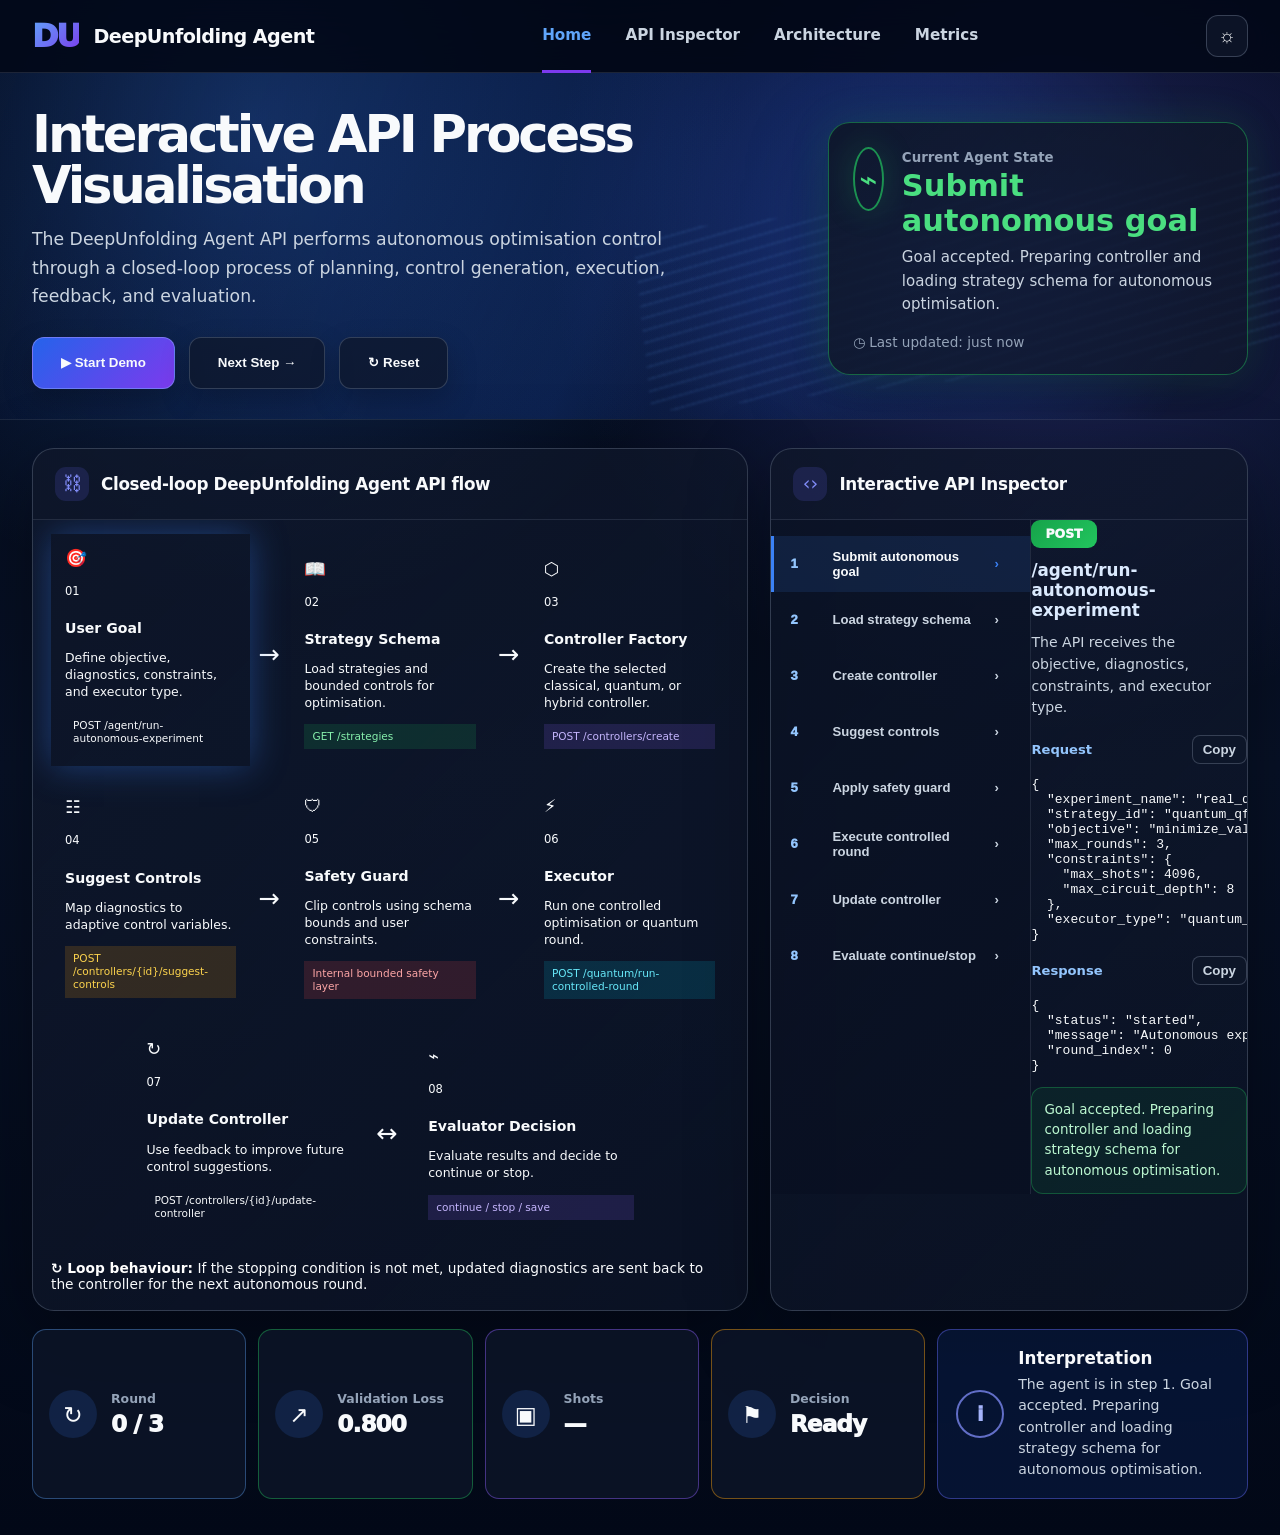
==== commit b33456bf: "Adjust grid gaps and inspector layout Updated grid layout and styling for various elements." ====
--- a/demo.html
+++ b/demo.html
@@ -276,7 +276,7 @@
     .dashboard-grid {
   display: grid;
   grid-template-columns: 1.2fr 0.8fr;
-  gap: 18px;
+  gap: 22px;
   align-items: stretch;
 }
 
@@ -434,10 +434,9 @@
     }
 
     .inspector {
-      display: grid;
-      grid-template-columns: 230px 1fr;
-      min-height: 100%;
-    }
+  display: grid;
+  grid-template-columns: 260px minmax(0, 1fr);
+}
 
     .step-list {
       border-right: 1px solid rgba(148, 163, 184, 0.16);
@@ -479,9 +478,9 @@
       color: var(--blue);
     }
 
-    .inspect-content {
-      padding: 20px;
-    }
+   .inspect-content {
+  min-width: 0;
+}
 
     .endpoint-line {
       display: flex;
@@ -537,17 +536,10 @@
     }
 
     pre {
-      margin: 0;
-      max-height: 200px;
-      overflow: auto;
-      padding: 16px;
-      background: #020817;
-      border: 1px solid rgba(148, 163, 184, 0.18);
-      border-radius: 12px;
-      color: #c4b5fd;
-      font-size: 0.78rem;
-      line-height: 1.5;
-    }
+  width: 100%;
+  max-width: 100%;
+  overflow: auto;
+}
 
     .agent-box {
       margin-top: 14px;
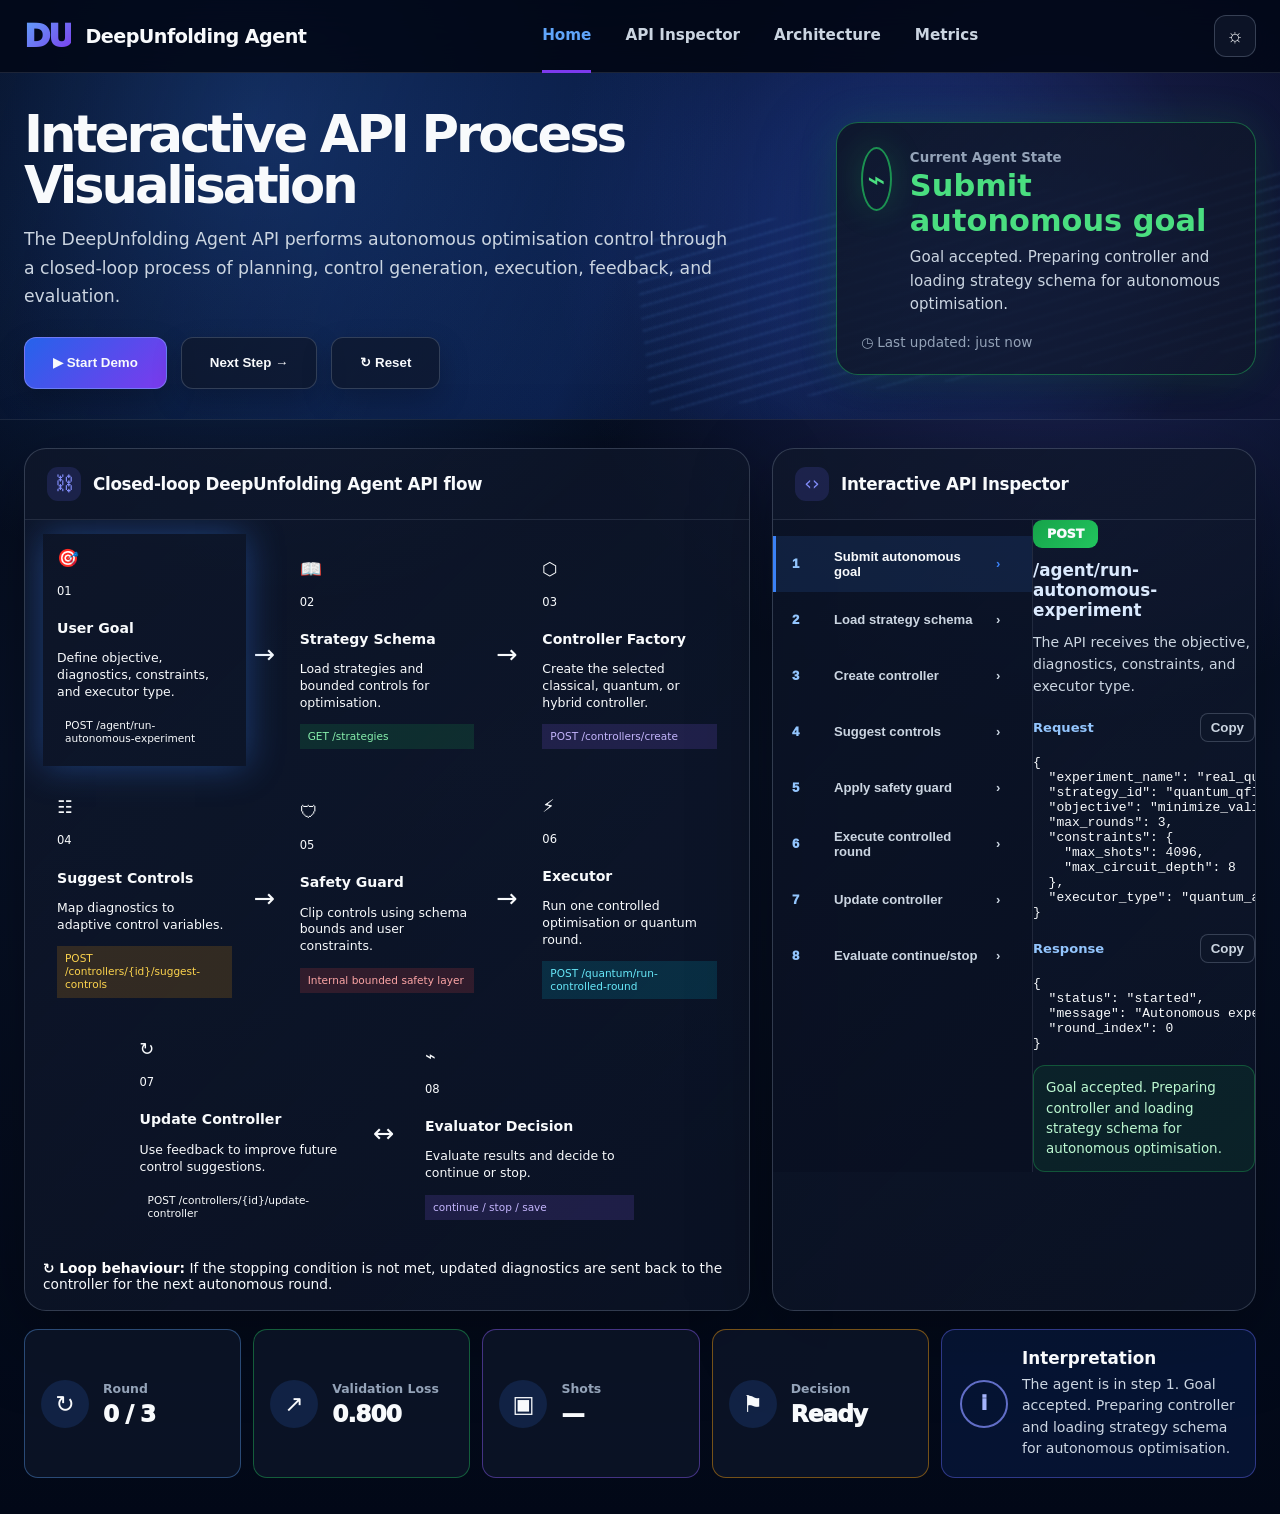
==== commit d8ac0af6: "Adjust container width and margin in demo.html" ====
--- a/demo.html
+++ b/demo.html
@@ -50,9 +50,9 @@
     }
 
     .container {
-      width: min(1440px, calc(100% - 64px));
-      margin: 0 auto;
-    }
+  width: min(1680px, calc(100% - 48px));
+  margin: 0 auto;
+}
 
     .site-header {
       position: sticky;
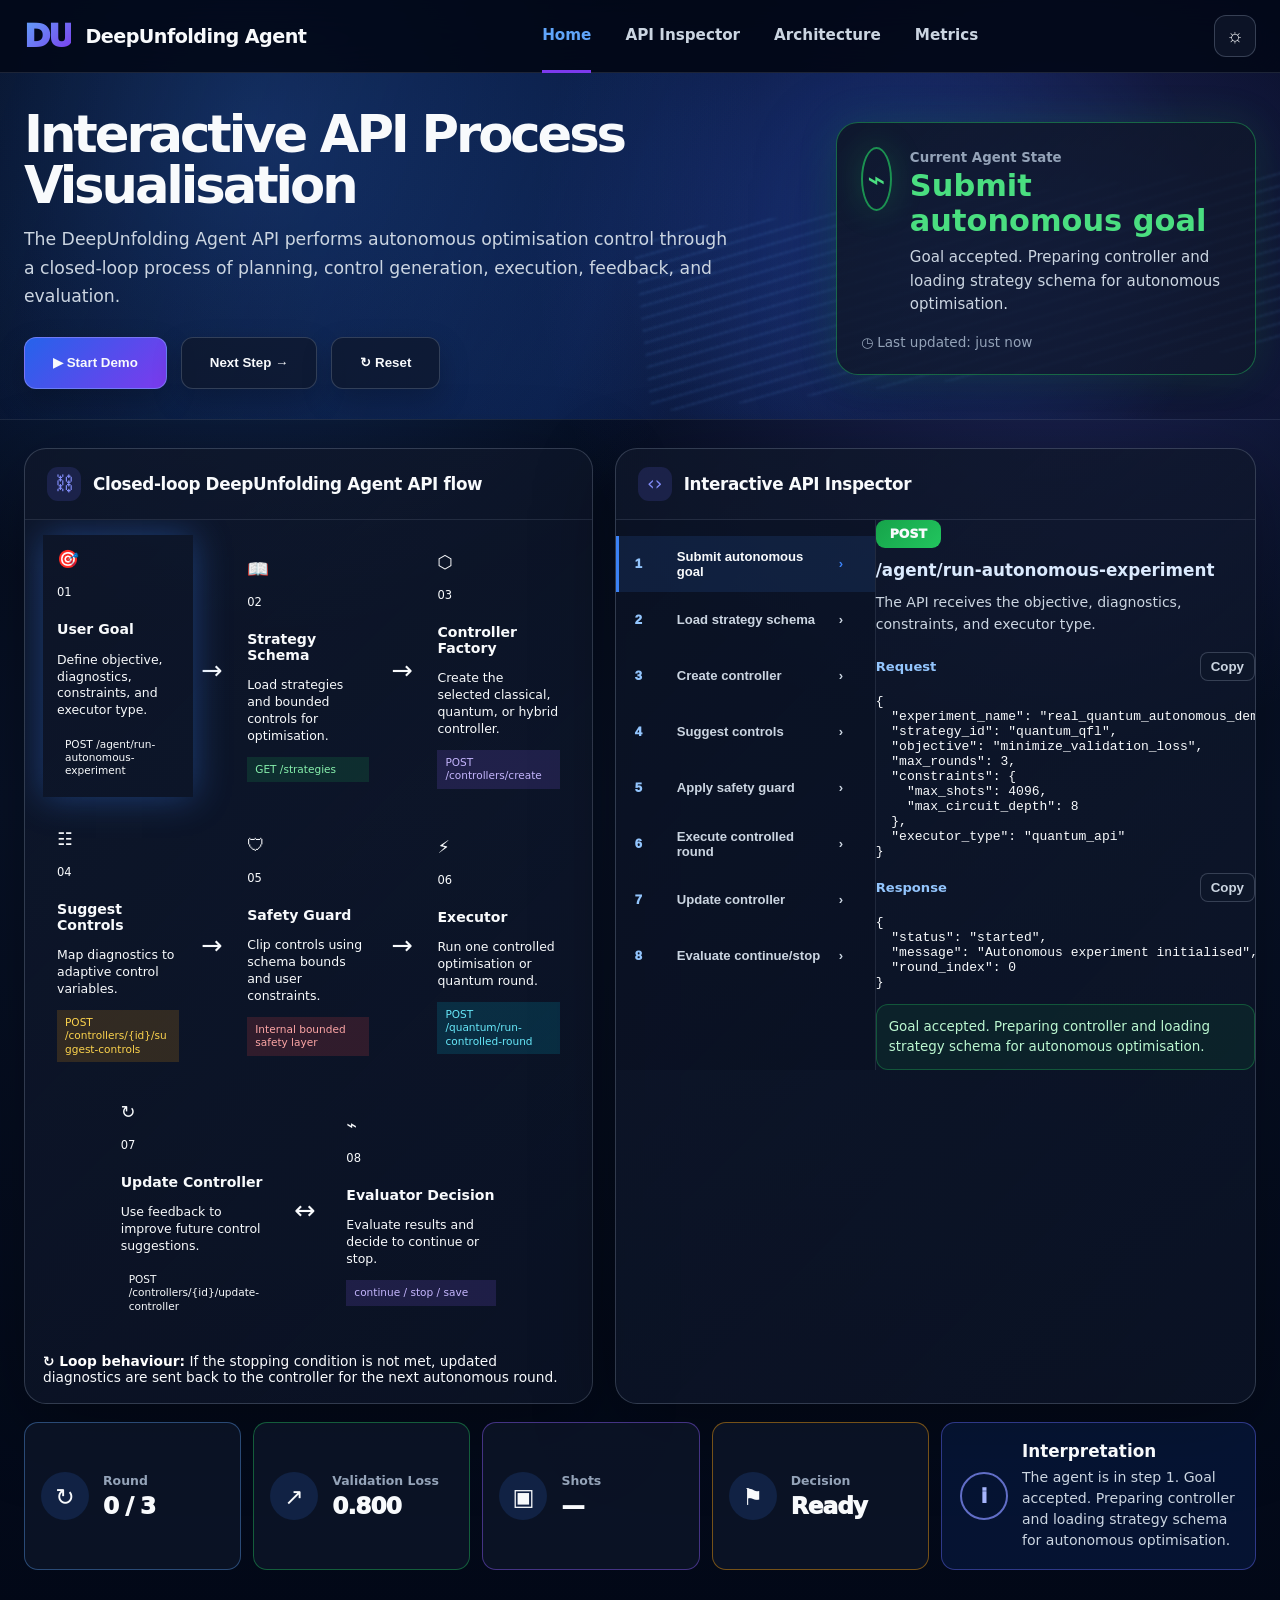
==== commit cdbef681: "Update demo.html" ====
--- a/demo.html
+++ b/demo.html
@@ -275,7 +275,7 @@
 
     .dashboard-grid {
   display: grid;
-  grid-template-columns: 1.2fr 0.8fr;
+  grid-template-columns: 0.94fr 1.06fr;
   gap: 22px;
   align-items: stretch;
 }
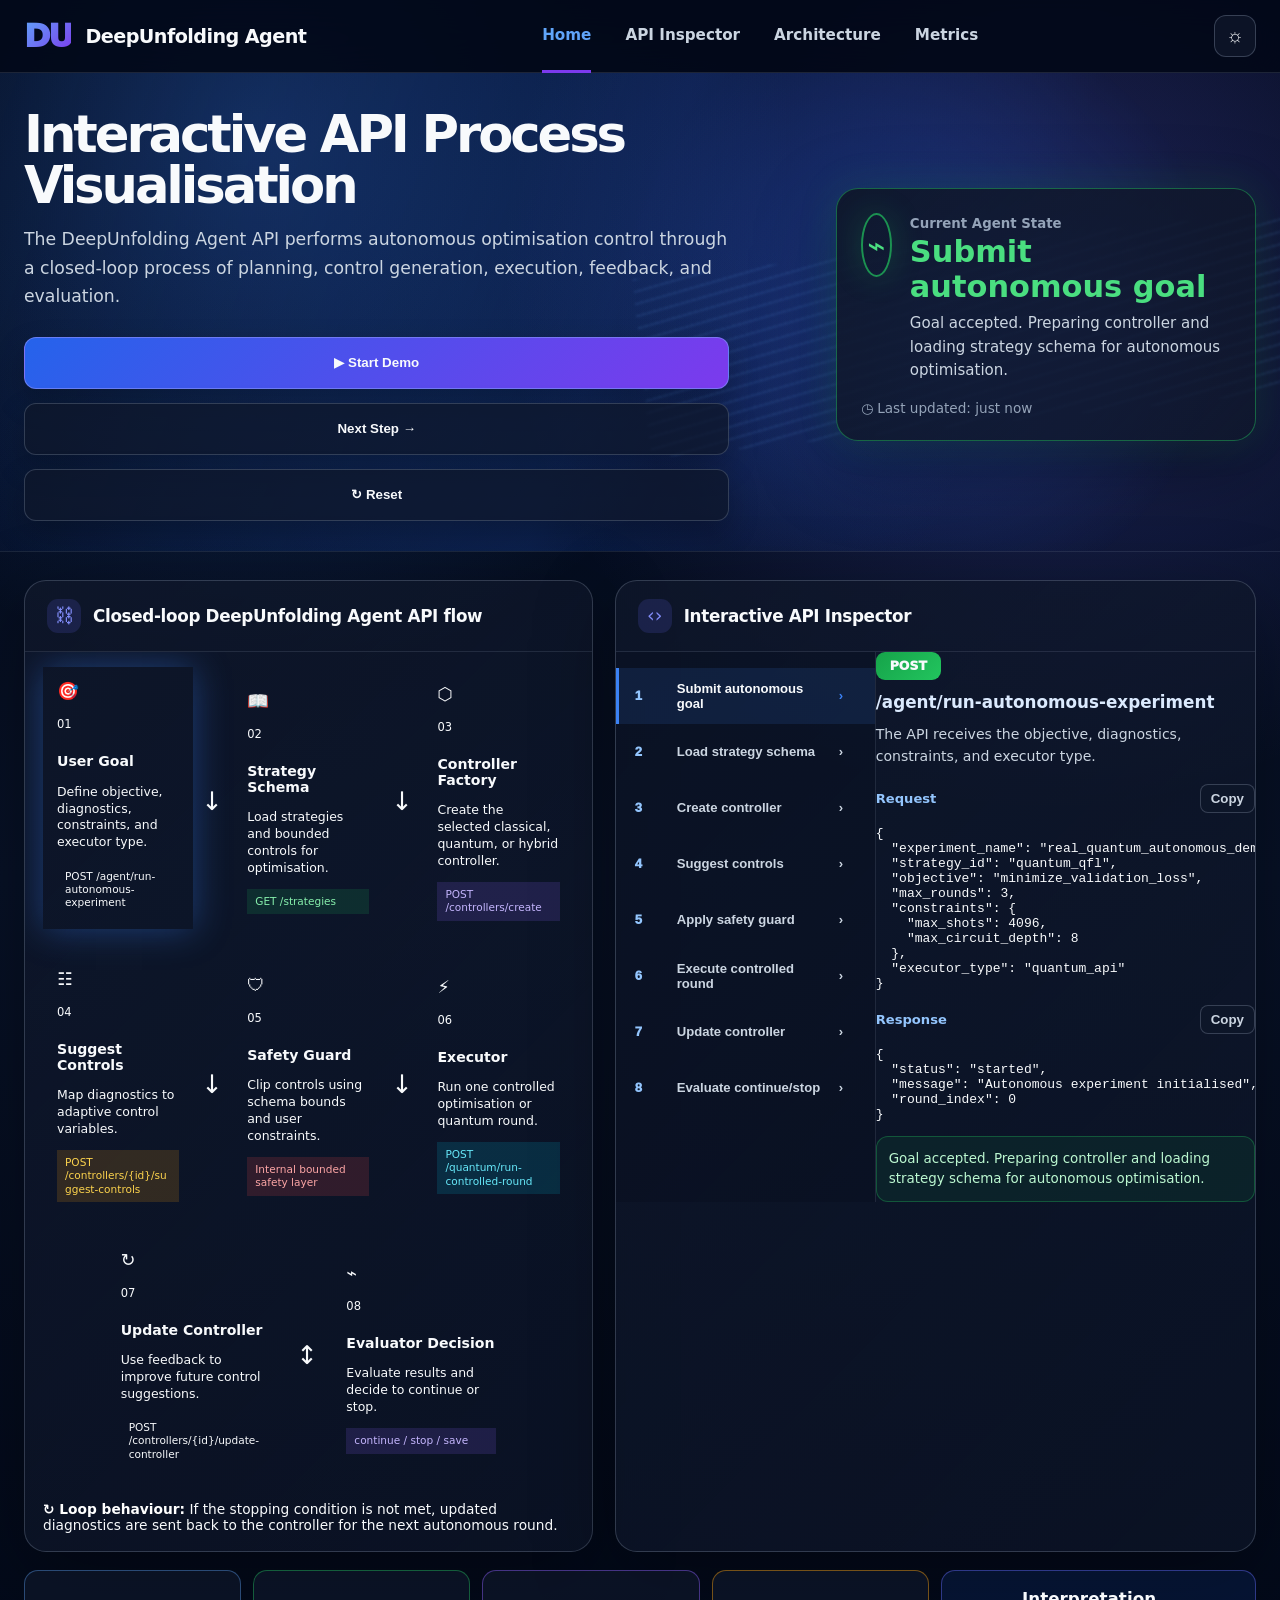
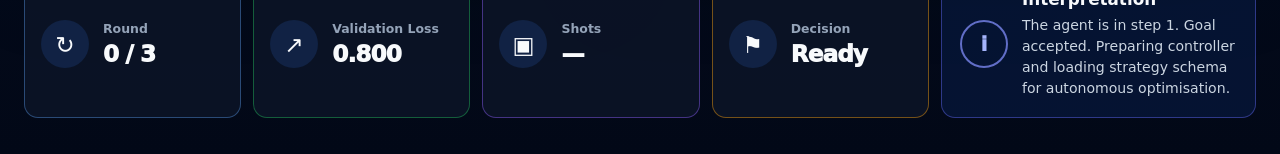
==== commit 963167d4: "Refactor media queries for responsive design" ====
--- a/demo.html
+++ b/demo.html
@@ -634,47 +634,170 @@
       line-height: 1.5;
     }
 
-    @media (max-width: 1180px) {
-      .dashboard-grid,
-      .hero-inner,
-      .metric-row {
-        grid-template-columns: 1fr;
-      }
-
-      .state-card {
-        justify-self: stretch;
-      }
-
-      .inspector {
-        grid-template-columns: 1fr;
-      }
-
-      .step-list {
-        border-right: 0;
-        border-bottom: 1px solid rgba(148, 163, 184, 0.16);
-      }
-    }
-
     @media (max-width: 780px) {
-      .container {
-        width: min(100% - 28px, 1440px);
-      }
-
-      .nav {
-        height: auto;
-        padding: 16px 0;
-        align-items: flex-start;
-      }
-
-      .nav-links {
-        display: none;
-      }
-
-      .flow-row,
-      .flow-row.last {
-  grid-template-columns: minmax(260px, 1fr) 42px minmax(260px, 1fr);
-  max-width: 82%;
-  margin-left: 9%;
+  .container {
+    width: calc(100% - 24px);
+  }
+
+  .nav {
+    height: auto;
+    padding: 14px 0;
+    align-items: center;
+  }
+
+  .brand {
+    font-size: 1rem;
+  }
+
+  .nav-links {
+    display: none;
+  }
+
+  .hero-inner {
+    grid-template-columns: 1fr;
+    gap: 22px;
+    padding: 28px 0;
+  }
+
+  .hero h1 {
+    font-size: clamp(1.9rem, 9vw, 2.5rem);
+    line-height: 1.08;
+  }
+
+  .hero p {
+    font-size: 0.98rem;
+    line-height: 1.55;
+  }
+
+  .hero-actions {
+    flex-direction: column;
+  }
+
+  .btn {
+    width: 100%;
+  }
+
+  .dashboard-grid {
+    grid-template-columns: 1fr;
+  }
+
+  .flow-area {
+    padding: 14px;
+    overflow: visible;
+  }
+
+  .flow-row,
+  .flow-row.last {
+    display: grid;
+    grid-template-columns: 1fr;
+    gap: 12px;
+    max-width: 100%;
+    margin-left: 0;
+    margin-bottom: 16px;
+  }
+
+  .flow-node {
+    min-height: auto;
+    padding: 14px;
+  }
+
+  .flow-node h3 {
+    font-size: 0.95rem;
+  }
+
+  .flow-node p {
+    font-size: 0.82rem;
+  }
+
+  .arrow {
+    font-size: 1.4rem;
+    transform: rotate(90deg);
+    justify-self: center;
+  }
+
+  .loop-line {
+    display: none;
+  }
+
+  .loop-note {
+    font-size: 0.82rem;
+    line-height: 1.45;
+  }
+
+  .inspector {
+    grid-template-columns: 1fr;
+  }
+
+  .step-list {
+    border-right: 0;
+    border-bottom: 1px solid rgba(148, 163, 184, 0.16);
+  }
+
+  .inspect-content {
+    padding: 16px;
+  }
+
+  .endpoint {
+    font-size: 0.88rem;
+    word-break: break-word;
+    overflow-wrap: anywhere;
+  }
+
+  pre {
+    max-width: 100%;
+    overflow-x: auto;
+    font-size: 0.74rem;
+  }
+
+  .metric-row {
+    grid-template-columns: 1fr;
+  }
+
+  .metric,
+  .interpretation {
+    min-height: auto;
+  }
+}
+
+   @media (max-width: 480px) {
+  .container {
+    width: calc(100% - 18px);
+  }
+
+  .panel-header {
+    padding: 14px 16px;
+  }
+
+  .panel-header h2 {
+    font-size: 0.95rem;
+  }
+
+  .state-card {
+    padding: 18px;
+  }
+
+  .state-row {
+    gap: 12px;
+  }
+
+  .pulse-icon {
+    width: 52px;
+    height: 52px;
+    font-size: 1.5rem;
+  }
+
+  .state-card h2 {
+    font-size: 1.45rem;
+  }
+
+  .step-button {
+    padding: 0 12px;
+    font-size: 0.78rem;
+  }
+
+  .tag {
+    font-size: 0.62rem;
+  }
 }
 
       .arrow {
